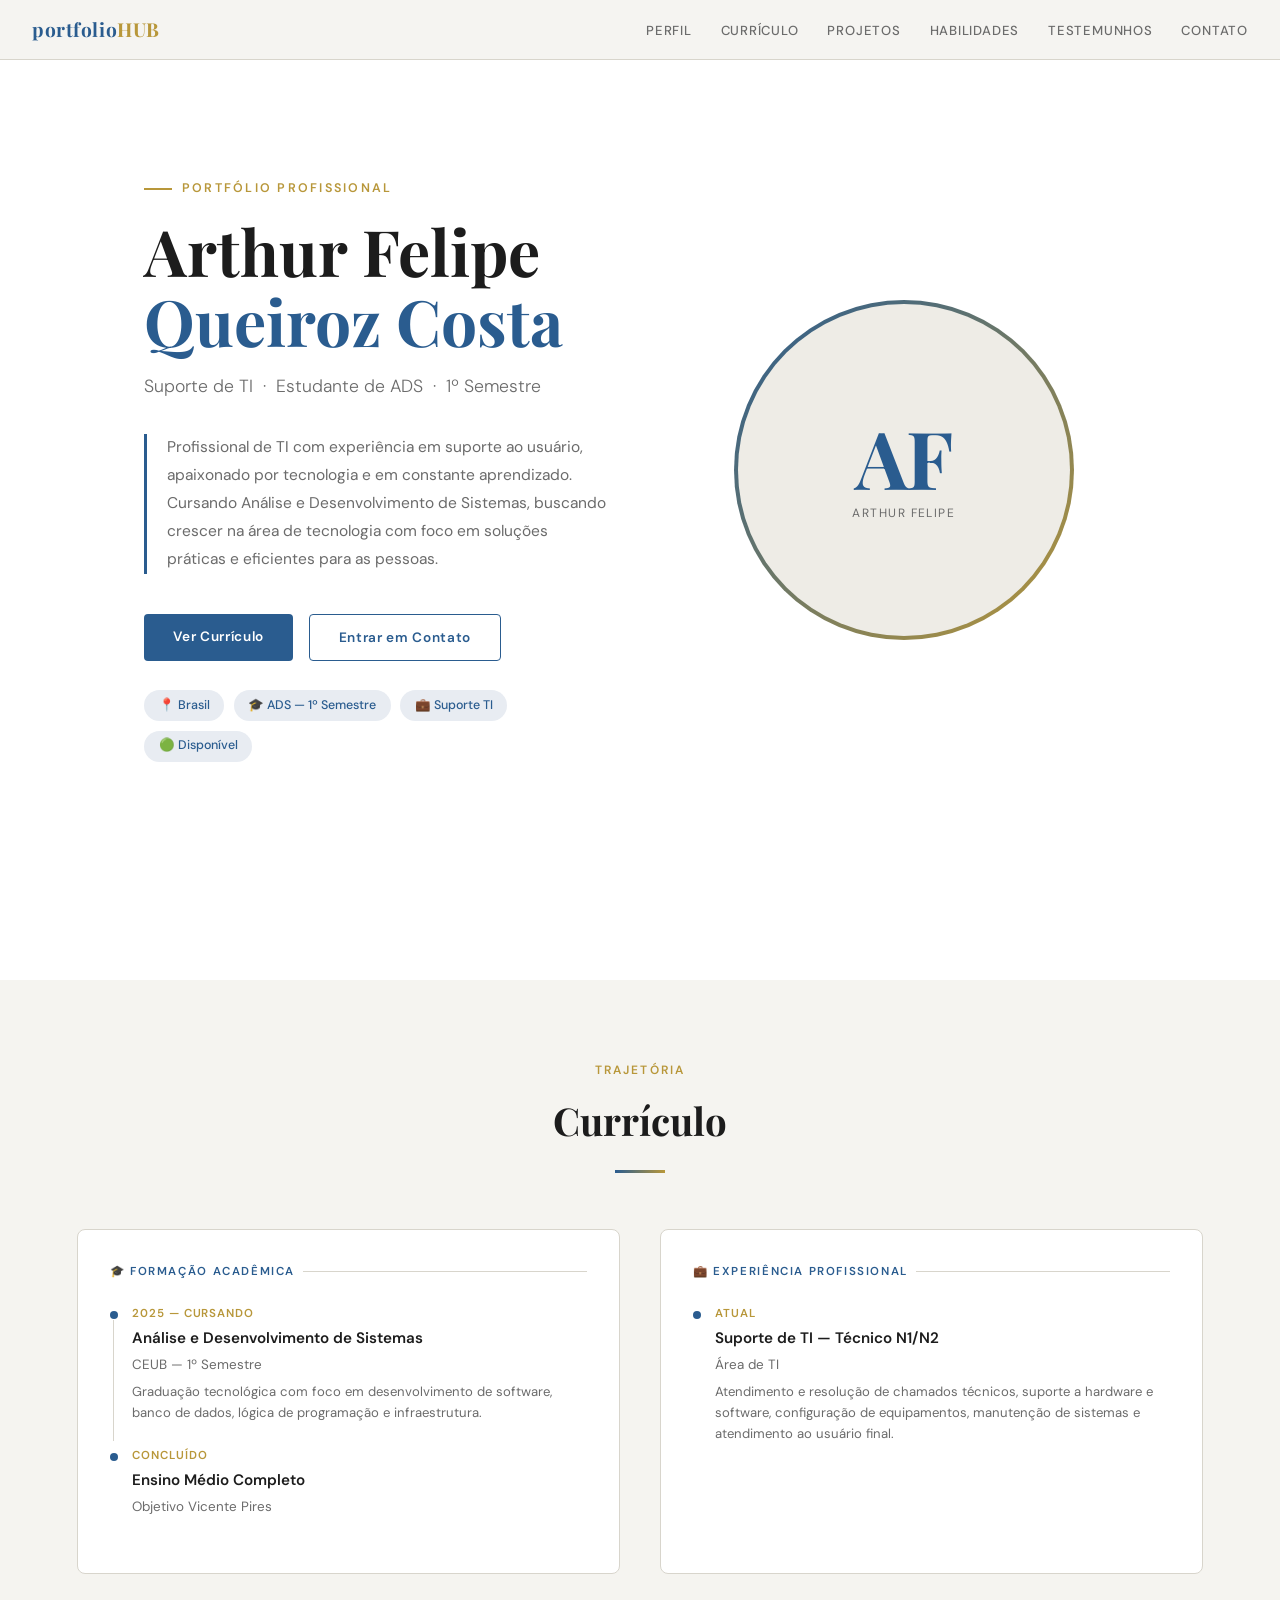
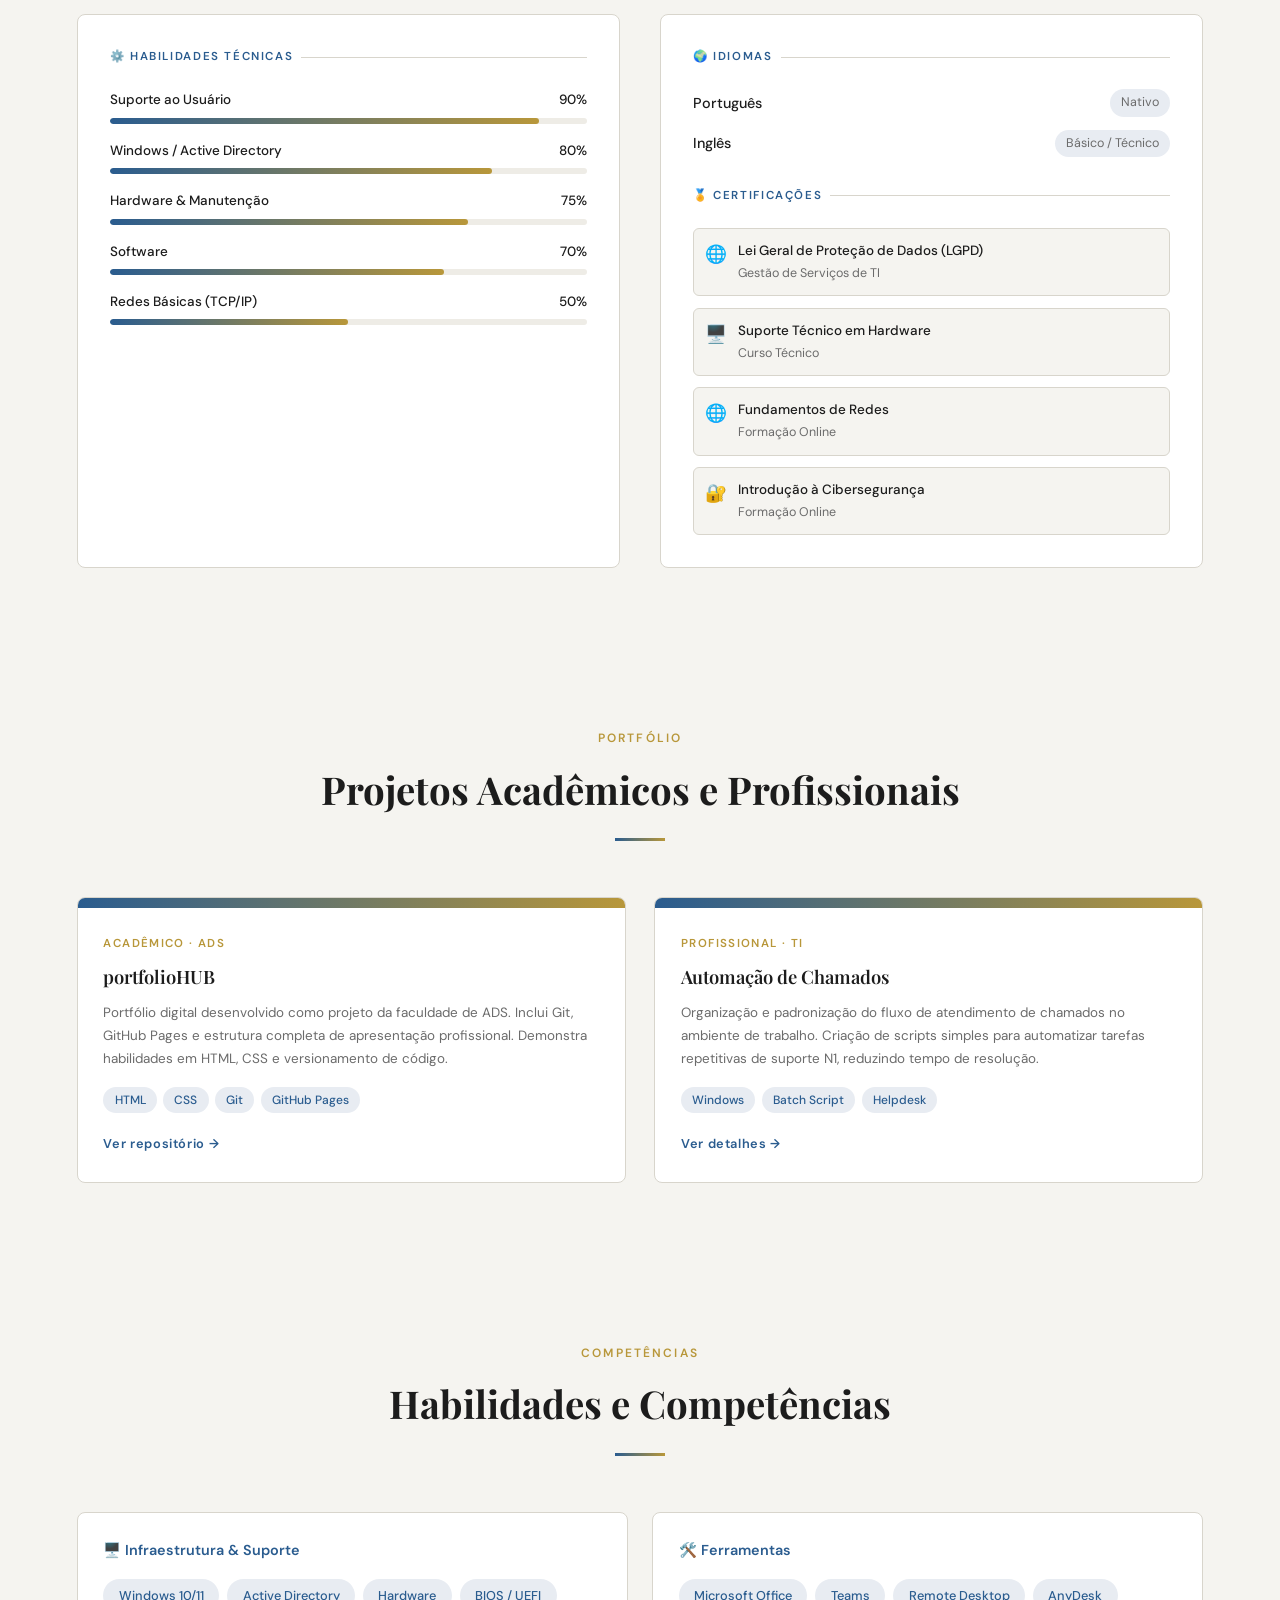
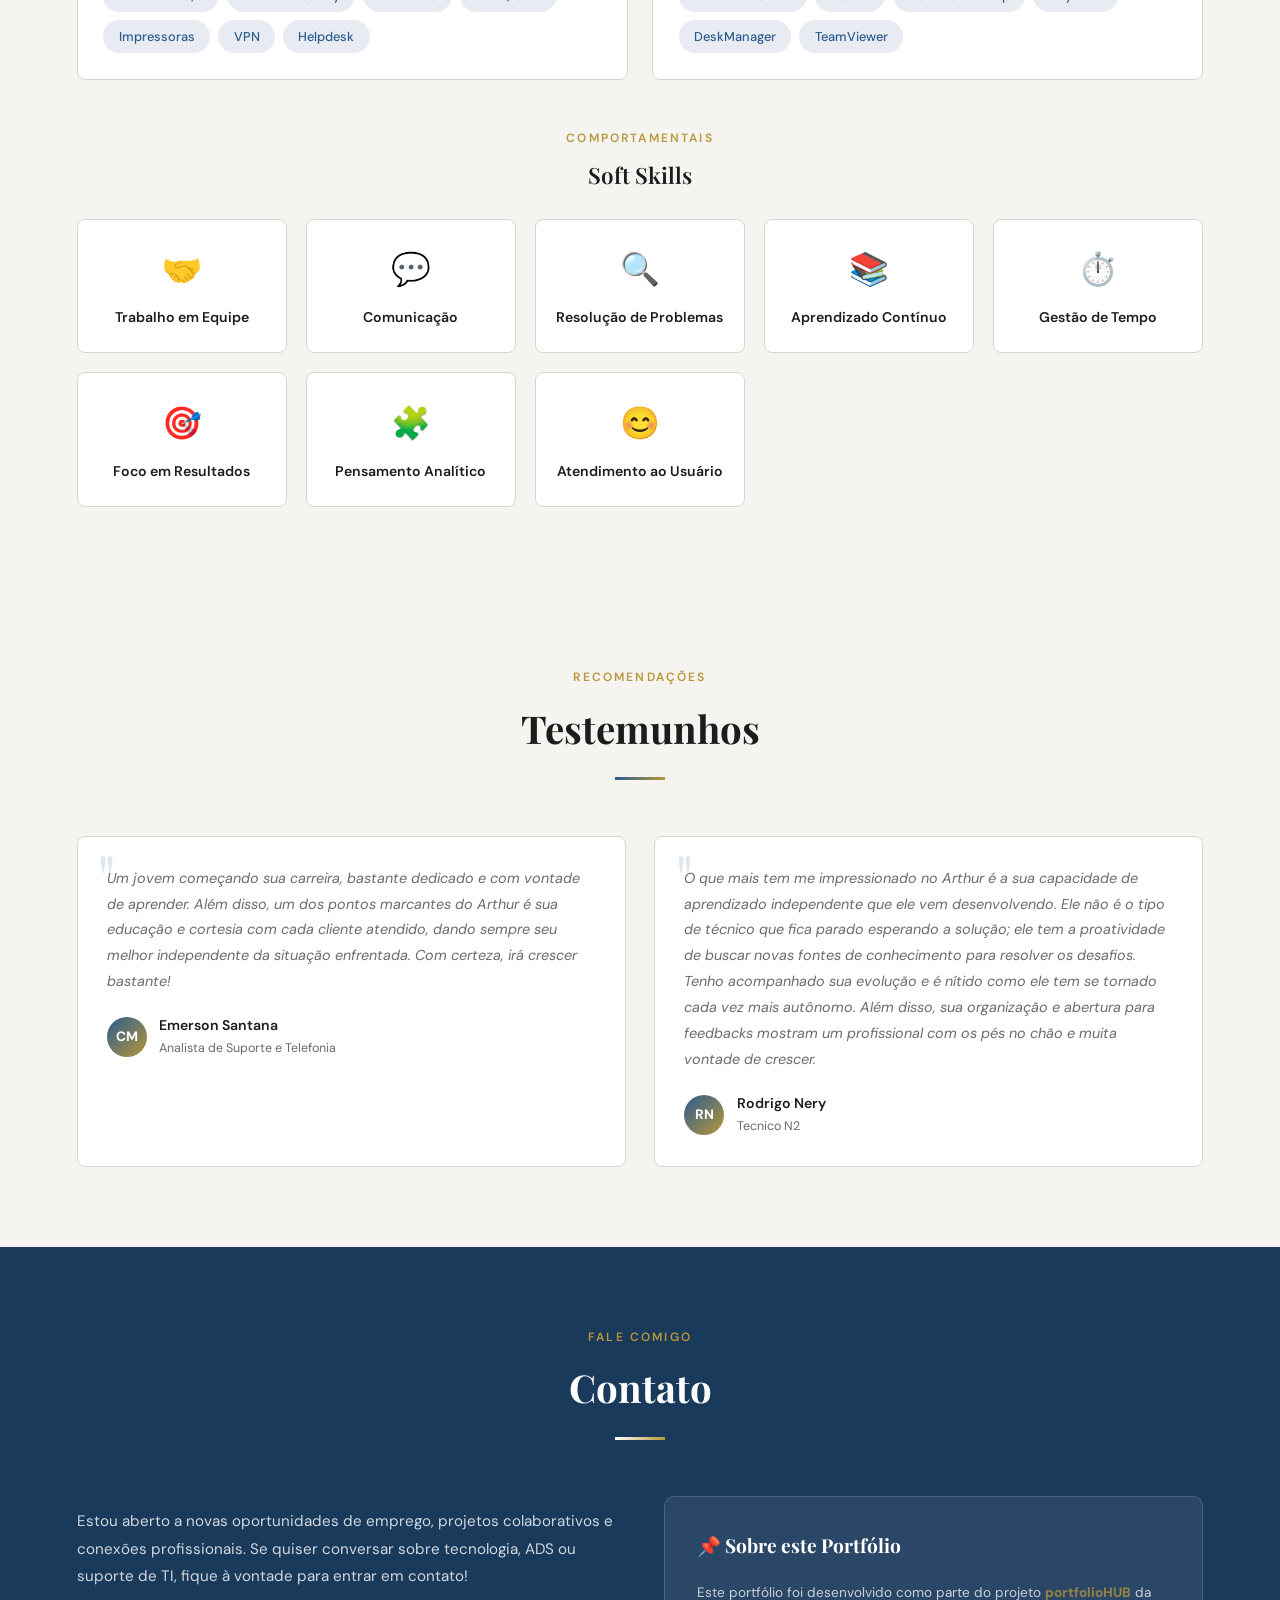
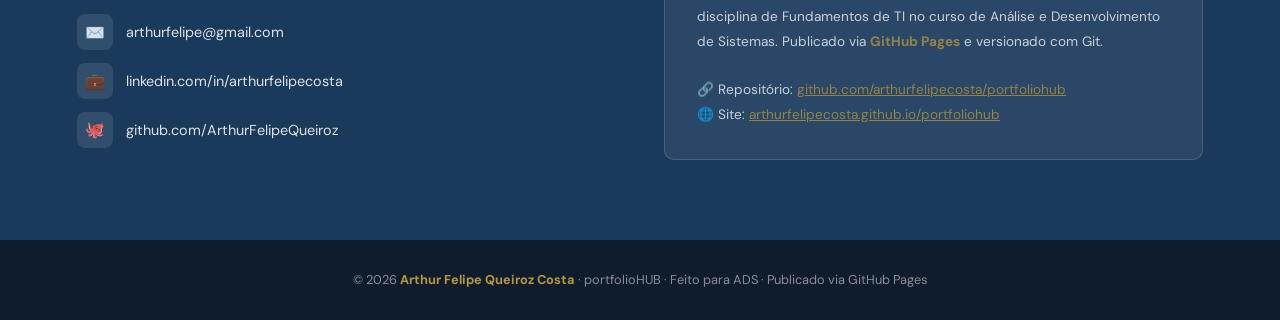
==== index.html @ 11807be9 "Adiciona portfólio" ====
<!DOCTYPE html>
<html lang="pt-BR">
<head>
  <meta charset="UTF-8" />
  <meta name="viewport" content="width=device-width, initial-scale=1.0"/>
  <title>portfolioHUB | Arthur Felipe</title>
  <link href="https://fonts.googleapis.com/css2?family=Playfair+Display:wght@400;600;700&family=DM+Sans:wght@300;400;500;600&display=swap" rel="stylesheet"/>
  <style>
    :root {
      --bg: #f5f4f0;
      --surface: #ffffff;
      --surface2: #eeece6;
      --accent: #2a5c8f;
      --accent2: #1a3a5c;
      --text: #1c1c1c;
      --muted: #6b6b6b;
      --border: #d8d5cc;
      --gold: #b8973a;
      --tag-bg: #e8ecf2;
      --tag-text: #2a5c8f;
    }

    *, *::before, *::after { box-sizing: border-box; margin: 0; padding: 0; }

    html { scroll-behavior: smooth; }

    body {
      font-family: 'DM Sans', sans-serif;
      background: var(--bg);
      color: var(--text);
      line-height: 1.7;
    }

    /* ── NAV ── */
    nav {
      position: fixed; top: 0; left: 0; right: 0; z-index: 100;
      background: rgba(245,244,240,0.92);
      backdrop-filter: blur(12px);
      border-bottom: 1px solid var(--border);
      padding: 0 2rem;
      display: flex; align-items: center; justify-content: space-between;
      height: 60px;
    }
    .nav-brand {
      font-family: 'Playfair Display', serif;
      font-size: 1.2rem; font-weight: 700;
      color: var(--accent);
      letter-spacing: 0.03em;
    }
    .nav-brand span { color: var(--gold); }
    .nav-links { display: flex; gap: 1.8rem; list-style: none; }
    .nav-links a {
      font-size: 0.82rem; font-weight: 500;
      color: var(--muted); text-decoration: none;
      letter-spacing: 0.06em; text-transform: uppercase;
      transition: color 0.2s;
    }
    .nav-links a:hover { color: var(--accent); }

    /* ── HERO ── */
    #hero {
      min-height: 100vh;
      display: grid; grid-template-columns: 1fr 1fr;
      align-items: center;
      padding: 100px 6% 60px;
      gap: 4rem;
    }
    .hero-text { max-width: 540px; }
    .hero-eyebrow {
      font-size: 0.78rem; font-weight: 600;
      letter-spacing: 0.18em; text-transform: uppercase;
      color: var(--gold); margin-bottom: 1rem;
      display: flex; align-items: center; gap: 0.6rem;
    }
    .hero-eyebrow::before {
      content: '';
      display: block; width: 28px; height: 2px;
      background: var(--gold);
    }
    .hero-name {
      font-family: 'Playfair Display', serif;
      font-size: clamp(2.6rem, 5vw, 4rem);
      font-weight: 700; line-height: 1.1;
      color: var(--text); margin-bottom: 1rem;
    }
    .hero-name span { color: var(--accent); }
    .hero-role {
      font-size: 1.1rem; color: var(--muted);
      margin-bottom: 2rem; font-weight: 300;
    }
    .hero-desc {
      font-size: 0.97rem; color: var(--muted);
      line-height: 1.8; margin-bottom: 2.5rem;
      border-left: 3px solid var(--accent);
      padding-left: 1.2rem;
    }
    .hero-ctas { display: flex; gap: 1rem; flex-wrap: wrap; }
    .btn {
      padding: 0.7rem 1.8rem; font-size: 0.85rem; font-weight: 600;
      letter-spacing: 0.05em; border-radius: 4px;
      cursor: pointer; text-decoration: none;
      transition: all 0.22s; border: none;
    }
    .btn-primary {
      background: var(--accent); color: #fff;
    }
    .btn-primary:hover { background: var(--accent2); transform: translateY(-1px); }
    .btn-outline {
      background: transparent; color: var(--accent);
      border: 1.5px solid var(--accent);
    }
    .btn-outline:hover { background: var(--accent); color: #fff; transform: translateY(-1px); }

    .hero-img-wrap {
      display: flex; justify-content: center; align-items: center;
    }
    .avatar-frame {
      width: 340px; height: 340px;
      border-radius: 50%;
      background: linear-gradient(135deg, var(--accent) 0%, var(--gold) 100%);
      padding: 4px;
      position: relative;
    }
    .avatar-inner {
      width: 100%; height: 100%;
      border-radius: 50%;
      background: var(--surface2);
      display: flex; flex-direction: column;
      align-items: center; justify-content: center;
      overflow: hidden;
      position: relative;
    }
    .avatar-initials {
      font-family: 'Playfair Display', serif;
      font-size: 5rem; font-weight: 700;
      color: var(--accent);
      line-height: 1;
    }
    .avatar-sub {
      font-size: 0.75rem; color: var(--muted);
      letter-spacing: 0.12em; text-transform: uppercase;
      margin-top: 0.4rem;
    }
    .hero-info-badges {
      display: flex; flex-wrap: wrap; gap: 0.6rem;
      margin-top: 1.8rem;
    }
    .badge {
      display: flex; align-items: center; gap: 0.4rem;
      background: var(--tag-bg); color: var(--tag-text);
      padding: 0.3rem 0.9rem; border-radius: 20px;
      font-size: 0.78rem; font-weight: 500;
    }

    /* ── SECTIONS COMMON ── */
    section { padding: 80px 6%; }
    section:nth-child(even) { background: var(--surface); }

    .section-header { text-align: center; margin-bottom: 3.5rem; }
    .section-label {
      font-size: 0.75rem; font-weight: 600;
      letter-spacing: 0.18em; text-transform: uppercase;
      color: var(--gold); margin-bottom: 0.5rem;
    }
    .section-title {
      font-family: 'Playfair Display', serif;
      font-size: clamp(1.8rem, 3vw, 2.6rem);
      font-weight: 700; color: var(--text);
    }
    .section-divider {
      width: 50px; height: 3px;
      background: linear-gradient(90deg, var(--accent), var(--gold));
      margin: 1rem auto 0;
    }

    /* ── CURRICULUM ── */
    .cv-grid { display: grid; grid-template-columns: 1fr 1fr; gap: 2.5rem; }

    .cv-card {
      background: var(--surface);
      border: 1px solid var(--border);
      border-radius: 8px; padding: 2rem;
      transition: box-shadow 0.2s;
    }
    .cv-card:hover { box-shadow: 0 8px 32px rgba(42,92,143,0.08); }

    .cv-card-title {
      font-size: 0.72rem; font-weight: 600;
      letter-spacing: 0.14em; text-transform: uppercase;
      color: var(--accent); margin-bottom: 1.4rem;
      display: flex; align-items: center; gap: 0.5rem;
    }
    .cv-card-title::after {
      content: ''; flex: 1; height: 1px; background: var(--border);
    }

    .timeline-item { position: relative; padding-left: 1.4rem; margin-bottom: 1.4rem; }
    .timeline-item::before {
      content: ''; position: absolute; left: 0; top: 7px;
      width: 8px; height: 8px; border-radius: 50%;
      background: var(--accent);
    }
    .timeline-item::after {
      content: ''; position: absolute; left: 3.5px; top: 16px;
      width: 1px; height: calc(100% + 2px);
      background: var(--border);
    }
    .timeline-item:last-child::after { display: none; }
    .tl-date {
      font-size: 0.72rem; font-weight: 600; color: var(--gold);
      text-transform: uppercase; letter-spacing: 0.08em;
    }
    .tl-title { font-weight: 600; font-size: 0.95rem; margin: 0.15rem 0; }
    .tl-sub { font-size: 0.84rem; color: var(--muted); }
    .tl-desc { font-size: 0.82rem; color: var(--muted); margin-top: 0.3rem; line-height: 1.6; }

    /* skills bars */
    .skill-item { margin-bottom: 1rem; }
    .skill-label { display: flex; justify-content: space-between; font-size: 0.84rem; font-weight: 500; margin-bottom: 0.35rem; }
    .skill-bar { height: 6px; background: var(--surface2); border-radius: 3px; overflow: hidden; }
    .skill-fill { height: 100%; border-radius: 3px; background: linear-gradient(90deg, var(--accent), var(--gold)); transition: width 1s ease; }

    .lang-list { display: flex; flex-direction: column; gap: 0.8rem; }
    .lang-item { display: flex; justify-content: space-between; align-items: center; }
    .lang-name { font-weight: 500; font-size: 0.9rem; }
    .lang-level { font-size: 0.78rem; color: var(--muted); background: var(--tag-bg); padding: 0.2rem 0.7rem; border-radius: 20px; }

    .cert-list { display: flex; flex-direction: column; gap: 0.7rem; }
    .cert-item {
      display: flex; align-items: flex-start; gap: 0.7rem;
      padding: 0.7rem; border-radius: 6px;
      background: var(--bg); border: 1px solid var(--border);
      font-size: 0.84rem;
    }
    .cert-icon { font-size: 1.1rem; flex-shrink: 0; }
    .cert-name { font-weight: 500; }
    .cert-org { font-size: 0.78rem; color: var(--muted); }

    /* ── PROJETOS ── */
    .projects-grid { display: grid; grid-template-columns: repeat(auto-fit, minmax(300px, 1fr)); gap: 1.8rem; }
    .project-card {
      background: var(--surface);
      border: 1px solid var(--border);
      border-radius: 8px; overflow: hidden;
      transition: transform 0.22s, box-shadow 0.22s;
    }
    .project-card:hover { transform: translateY(-4px); box-shadow: 0 12px 40px rgba(42,92,143,0.1); }
    .project-top {
      height: 10px;
      background: linear-gradient(90deg, var(--accent), var(--gold));
    }
    .project-body { padding: 1.6rem; }
    .project-category {
      font-size: 0.72rem; font-weight: 600;
      letter-spacing: 0.12em; text-transform: uppercase;
      color: var(--gold); margin-bottom: 0.5rem;
    }
    .project-title { font-family: 'Playfair Display', serif; font-size: 1.15rem; font-weight: 600; margin-bottom: 0.6rem; }
    .project-desc { font-size: 0.84rem; color: var(--muted); line-height: 1.7; margin-bottom: 1rem; }
    .project-tags { display: flex; flex-wrap: wrap; gap: 0.4rem; margin-bottom: 1rem; }
    .tag { background: var(--tag-bg); color: var(--tag-text); padding: 0.2rem 0.7rem; border-radius: 20px; font-size: 0.75rem; font-weight: 500; }
    .project-link {
      font-size: 0.8rem; font-weight: 600; color: var(--accent);
      text-decoration: none; letter-spacing: 0.05em;
      display: inline-flex; align-items: center; gap: 0.3rem;
    }
    .project-link:hover { color: var(--gold); }

    /* ── HABILIDADES ── */
    .skills-showcase { display: grid; grid-template-columns: repeat(auto-fit, minmax(250px, 1fr)); gap: 1.5rem; }
    .skill-cat {
      background: var(--surface);
      border: 1px solid var(--border);
      border-radius: 8px; padding: 1.6rem;
    }
    .skill-cat-title {
      font-weight: 600; font-size: 0.9rem;
      margin-bottom: 1rem; color: var(--accent);
      display: flex; align-items: center; gap: 0.5rem;
    }
    .skill-pills { display: flex; flex-wrap: wrap; gap: 0.5rem; }
    .pill {
      background: var(--tag-bg); color: var(--tag-text);
      padding: 0.3rem 0.9rem; border-radius: 20px;
      font-size: 0.8rem; font-weight: 500;
      border: 1px solid transparent;
      transition: all 0.2s;
    }
    .pill:hover { border-color: var(--accent); background: var(--accent); color: #fff; }

    /* ── SOFT SKILLS ── */
    .soft-grid { display: grid; grid-template-columns: repeat(auto-fit, minmax(180px, 1fr)); gap: 1.2rem; }
    .soft-item {
      background: var(--surface);
      border: 1px solid var(--border);
      border-radius: 8px; padding: 1.4rem 1.2rem;
      text-align: center;
      transition: box-shadow 0.2s, transform 0.2s;
    }
    .soft-item:hover { transform: translateY(-3px); box-shadow: 0 6px 24px rgba(42,92,143,0.09); }
    .soft-icon { font-size: 2rem; margin-bottom: 0.6rem; }
    .soft-name { font-weight: 600; font-size: 0.88rem; }

    /* ── TESTEMUNHOS ── */
    .testimonials-grid { display: grid; grid-template-columns: repeat(auto-fit, minmax(280px, 1fr)); gap: 1.8rem; }
    .testimonial-card {
      background: var(--surface);
      border: 1px solid var(--border);
      border-radius: 8px; padding: 1.8rem;
      position: relative;
    }
    .quote-mark {
      font-family: 'Playfair Display', serif;
      font-size: 4rem; color: var(--accent);
      opacity: 0.15; position: absolute;
      top: 0.5rem; left: 1.2rem; line-height: 1;
    }
    .testimonial-text { font-size: 0.9rem; color: var(--muted); line-height: 1.8; margin-bottom: 1.2rem; font-style: italic; }
    .testimonial-author { display: flex; align-items: center; gap: 0.8rem; }
    .author-avatar {
      width: 40px; height: 40px; border-radius: 50%;
      background: linear-gradient(135deg, var(--accent), var(--gold));
      display: flex; align-items: center; justify-content: center;
      font-weight: 700; color: #fff; font-size: 0.85rem;
    }
    .author-name { font-weight: 600; font-size: 0.88rem; }
    .author-role { font-size: 0.78rem; color: var(--muted); }

    /* ── CONTACT ── */
    #contato {
      background: var(--accent2);
      color: #fff;
    }
    #contato .section-title { color: #fff; }
    #contato .section-label { color: var(--gold); }
    .contact-grid { display: grid; grid-template-columns: 1fr 1fr; gap: 3rem; align-items: center; }
    .contact-text { font-size: 0.95rem; opacity: 0.8; line-height: 1.8; margin-bottom: 1.5rem; }
    .contact-links { display: flex; flex-direction: column; gap: 0.8rem; }
    .contact-link {
      display: flex; align-items: center; gap: 0.8rem;
      color: #fff; text-decoration: none; font-size: 0.9rem;
      opacity: 0.85; transition: opacity 0.2s;
    }
    .contact-link:hover { opacity: 1; }
    .contact-icon {
      width: 36px; height: 36px; border-radius: 8px;
      background: rgba(255,255,255,0.12);
      display: flex; align-items: center; justify-content: center;
      font-size: 1rem; flex-shrink: 0;
    }
    .contact-card {
      background: rgba(255,255,255,0.07);
      border: 1px solid rgba(255,255,255,0.15);
      border-radius: 10px; padding: 2rem;
    }
    .contact-card h3 { font-family: 'Playfair Display', serif; font-size: 1.2rem; margin-bottom: 1.2rem; }
    .contact-card p { font-size: 0.85rem; opacity: 0.75; line-height: 1.8; }

    /* ── FOOTER ── */
    footer {
      background: #0f1c2d; color: rgba(255,255,255,0.5);
      text-align: center; padding: 1.8rem;
      font-size: 0.8rem;
    }
    footer strong { color: var(--gold); }

    /* ── RESPONSIVE ── */
    @media (max-width: 768px) {
      #hero { grid-template-columns: 1fr; text-align: center; padding: 100px 5% 50px; }
      .hero-img-wrap { order: -1; }
      .avatar-frame { width: 200px; height: 200px; }
      .avatar-initials { font-size: 3rem; }
      .hero-eyebrow { justify-content: center; }
      .hero-ctas { justify-content: center; }
      .hero-desc { text-align: left; }
      .cv-grid { grid-template-columns: 1fr; }
      .contact-grid { grid-template-columns: 1fr; }
      nav { padding: 0 1rem; }
      .nav-links { gap: 1rem; }
      .nav-links a { font-size: 0.72rem; }
      section { padding: 60px 5%; }
    }

    /* ── ANIMATIONS ── */
    @keyframes fadeUp {
      from { opacity: 0; transform: translateY(24px); }
      to { opacity: 1; transform: translateY(0); }
    }
    .hero-text > * { animation: fadeUp 0.7s ease both; }
    .hero-text > *:nth-child(1) { animation-delay: 0.1s; }
    .hero-text > *:nth-child(2) { animation-delay: 0.2s; }
    .hero-text > *:nth-child(3) { animation-delay: 0.3s; }
    .hero-text > *:nth-child(4) { animation-delay: 0.4s; }
    .hero-text > *:nth-child(5) { animation-delay: 0.5s; }
    .hero-text > *:nth-child(6) { animation-delay: 0.6s; }
    .hero-img-wrap { animation: fadeUp 0.9s 0.3s ease both; }
  </style>
</head>
<body>

<!-- NAV -->
<nav>
  <div class="nav-brand">portfolio<span>HUB</span></div>
  <ul class="nav-links">
    <li><a href="#perfil">Perfil</a></li>
    <li><a href="#curriculo">Currículo</a></li>
    <li><a href="#projetos">Projetos</a></li>
    <li><a href="#habilidades">Habilidades</a></li>
    <li><a href="#testemunhos">Testemunhos</a></li>
    <li><a href="#contato">Contato</a></li>
  </ul>
</nav>

<!-- HERO / PERFIL -->
<section id="perfil" style="padding-top:0;">
  <div id="hero">
    <div class="hero-text">
      <div class="hero-eyebrow">Portfólio Profissional</div>
      <h1 class="hero-name">Arthur Felipe<br><span>Queiroz Costa</span></h1>
      <p class="hero-role">Suporte de TI &nbsp;·&nbsp; Estudante de ADS &nbsp;·&nbsp; 1º Semestre</p>
      <p class="hero-desc">
        Profissional de TI com experiência em suporte ao usuário, apaixonado por tecnologia e em constante aprendizado.
        Cursando Análise e Desenvolvimento de Sistemas, buscando crescer na área de tecnologia com foco em soluções
        práticas e eficientes para as pessoas.
      </p>
      <div class="hero-ctas">
        <a href="#curriculo" class="btn btn-primary">Ver Currículo</a>
        <a href="#contato" class="btn btn-outline">Entrar em Contato</a>
      </div>
      <div class="hero-info-badges">
        <span class="badge">📍 Brasil</span>
        <span class="badge">🎓 ADS — 1º Semestre</span>
        <span class="badge">💼 Suporte TI</span>
        <span class="badge">🟢 Disponível</span>
      </div>
    </div>
    <div class="hero-img-wrap">
      <div class="avatar-frame">
        <div class="avatar-inner">
          <div class="avatar-initials">AF</div>
          <div class="avatar-sub">Arthur Felipe</div>
        </div>
      </div>
    </div>
  </div>
</section>

<!-- CURRÍCULO -->
<section id="curriculo">
  <div class="section-header">
    <div class="section-label">Trajetória</div>
    <h2 class="section-title">Currículo</h2>
    <div class="section-divider"></div>
  </div>

  <div class="cv-grid">

    <!-- Formação -->
    <div class="cv-card">
      <div class="cv-card-title">🎓 Formação Acadêmica</div>
      <div class="timeline-item">
        <div class="tl-date">2025 — Cursando</div>
        <div class="tl-title">Análise e Desenvolvimento de Sistemas</div>
        <div class="tl-sub">CEUB — 1º Semestre</div>
        <div class="tl-desc">Graduação tecnológica com foco em desenvolvimento de software, banco de dados, lógica de programação e infraestrutura.</div>
      </div>
      <div class="timeline-item">
        <div class="tl-date">Concluído</div>
        <div class="tl-title">Ensino Médio Completo</div>
        <div class="tl-sub">Objetivo Vicente Pires</div>
      </div>
    </div>

    <!-- Experiência -->
    <div class="cv-card">
      <div class="cv-card-title">💼 Experiência Profissional</div>
      <div class="timeline-item">
        <div class="tl-date">Atual</div>
        <div class="tl-title">Suporte de TI — Técnico N1/N2</div>
        <div class="tl-sub">Área de TI</div>
        <div class="tl-desc">Atendimento e resolução de chamados técnicos, suporte a hardware e software, configuração de equipamentos, manutenção de sistemas e atendimento ao usuário final.</div>
      </div>
    </div>

    <!-- Habilidades Técnicas -->
    <div class="cv-card">
      <div class="cv-card-title">⚙️ Habilidades Técnicas</div>
      <div class="skill-item">
        <div class="skill-label"><span>Suporte ao Usuário</span><span>90%</span></div>
        <div class="skill-bar"><div class="skill-fill" style="width:90%"></div></div>
      </div>
      <div class="skill-item">
        <div class="skill-label"><span>Windows / Active Directory</span><span>80%</span></div>
        <div class="skill-bar"><div class="skill-fill" style="width:80%"></div></div>
      </div>
      <div class="skill-item">
        <div class="skill-label"><span>Hardware &amp; Manutenção</span><span>75%</span></div>
        <div class="skill-bar"><div class="skill-fill" style="width:75%"></div></div>
      </div>
      <div class="skill-item">
        <div class="skill-label"><span> Software</span><span>70%</span></div>
        <div class="skill-bar"><div class="skill-fill" style="width:70%"></div></div>
      </div>
      <div class="skill-item">
        <div class="skill-label"><span>Redes Básicas (TCP/IP)</span><span>50%</span></div>
        <div class="skill-bar"><div class="skill-fill" style="width: 50%"></div></div>
      </div>
    </div>

    <!-- Idiomas + Certificações -->
    <div class="cv-card">
      <div class="cv-card-title">🌍 Idiomas</div>
      <div class="lang-list" style="margin-bottom:1.8rem">
        <div class="lang-item">
          <span class="lang-name">Português</span>
          <span class="lang-level">Nativo</span>
        </div>
        <div class="lang-item">
          <span class="lang-name">Inglês</span>
          <span class="lang-level">Básico / Técnico</span>
        </div>
      </div>

<div class="cv-card-title">🏅 Certificações</div>
<div class="cert-list">
  <div class="cert-item">
    <div class="cert-icon">🌐</div>
    <div>
      <div class="cert-name">Lei Geral de Proteção de Dados (LGPD)</div>
      <div class="cert-org">Gestão de Serviços de TI</div>
    </div>
  </div>

  <div class="cert-item">
    <div class="cert-icon">🖥️</div>
    <div>
      <div class="cert-name">Suporte Técnico em Hardware</div>
      <div class="cert-org">Curso Técnico</div>
    </div>
  </div>

  <div class="cert-item">
    <div class="cert-icon">🌐</div>
    <div>
      <div class="cert-name">Fundamentos de Redes</div>
      <div class="cert-org">Formação Online</div>
    </div>
  </div>

  <div class="cert-item">
    <div class="cert-icon">🔐</div>
    <div>
      <div class="cert-name">Introdução à Cibersegurança</div>
      <div class="cert-org">Formação Online</div>
    </div>
  </div>

</div>

  </div>
</section>

<!-- PROJETOS -->
<section id="projetos" style="background:var(--bg)">
  <div class="section-header">
    <div class="section-label">Portfólio</div>
    <h2 class="section-title">Projetos Acadêmicos e Profissionais</h2>
    <div class="section-divider"></div>
  </div>

  <div class="projects-grid">

    <div class="project-card">
      <div class="project-top"></div>
      <div class="project-body">
        <div class="project-category">Acadêmico · ADS</div>
        <div class="project-title">portfolioHUB</div>
        <p class="project-desc">Portfólio digital desenvolvido como projeto da faculdade de ADS. Inclui Git, GitHub Pages e estrutura completa de apresentação profissional. Demonstra habilidades em HTML, CSS e versionamento de código.</p>
        <div class="project-tags">
          <span class="tag">HTML</span>
          <span class="tag">CSS</span>
          <span class="tag">Git</span>
          <span class="tag">GitHub Pages</span>
        </div>
        <a href="#" class="project-link">Ver repositório →</a>
      </div>
    </div>

    <div class="project-card">
      <div class="project-top"></div>
      <div class="project-body">
        <div class="project-category">Profissional · TI</div>
        <div class="project-title">Automação de Chamados</div>
        <p class="project-desc">Organização e padronização do fluxo de atendimento de chamados no ambiente de trabalho. Criação de scripts simples para automatizar tarefas repetitivas de suporte N1, reduzindo tempo de resolução.</p>
        <div class="project-tags">
          <span class="tag">Windows</span>
          <span class="tag">Batch Script</span>
          <span class="tag">Helpdesk</span>
        </div>
        <a href="#" class="project-link">Ver detalhes →</a>
      </div>
    </div>

      </div>
    </div>

  </div>
</section>

<!-- HABILIDADES -->
<section id="habilidades">
  <div class="section-header">
    <div class="section-label">Competências</div>
    <h2 class="section-title">Habilidades e Competências</h2>
    <div class="section-divider"></div>
  </div>

  <div class="skills-showcase" style="margin-bottom:2.5rem">
    <div class="skill-cat">
      <div class="skill-cat-title">🖥️ Infraestrutura & Suporte</div>
      <div class="skill-pills">
        <span class="pill">Windows 10/11</span>
        <span class="pill">Active Directory</span>
        <span class="pill">Hardware</span>
        <span class="pill">BIOS / UEFI</span>
        <span class="pill">Impressoras</span>
        <span class="pill">VPN</span>
        <span class="pill">Helpdesk</span>
      </div>

    </div>
    <div class="skill-cat">
      <div class="skill-cat-title">🛠️ Ferramentas</div>
      <div class="skill-pills">
        <span class="pill">Microsoft Office</span>
        <span class="pill">Teams</span>
        <span class="pill">Remote Desktop</span>
        <span class="pill">AnyDesk</span>
        <span class="pill">DeskManager</span>
        <span class="pill">TeamViewer</span>
      </div>
    </div>
  </div>

  <div class="section-header" style="margin-top:3rem; margin-bottom:1.5rem">
    <div class="section-label">Comportamentais</div>
    <h3 style="font-family:'Playfair Display',serif; font-size:1.4rem; font-weight:600">Soft Skills</h3>
  </div>
  <div class="soft-grid">
    <div class="soft-item"><div class="soft-icon">🤝</div><div class="soft-name">Trabalho em Equipe</div></div>
    <div class="soft-item"><div class="soft-icon">💬</div><div class="soft-name">Comunicação</div></div>
    <div class="soft-item"><div class="soft-icon">🔍</div><div class="soft-name">Resolução de Problemas</div></div>
    <div class="soft-item"><div class="soft-icon">📚</div><div class="soft-name">Aprendizado Contínuo</div></div>
    <div class="soft-item"><div class="soft-icon">⏱️</div><div class="soft-name">Gestão de Tempo</div></div>
    <div class="soft-item"><div class="soft-icon">🎯</div><div class="soft-name">Foco em Resultados</div></div>
    <div class="soft-item"><div class="soft-icon">🧩</div><div class="soft-name">Pensamento Analítico</div></div>
    <div class="soft-item"><div class="soft-icon">😊</div><div class="soft-name">Atendimento ao Usuário</div></div>
  </div>
</section>

<!-- TESTEMUNHOS -->
<section id="testemunhos" style="background:var(--bg)">
  <div class="section-header">
    <div class="section-label">Recomendações</div>
    <h2 class="section-title">Testemunhos</h2>
    <div class="section-divider"></div>
  </div>
  <div class="testimonials-grid">
    <div 
    </div
    <div class="testimonial-card">
      <div class="quote-mark">"</div>
      <p class="testimonial-text">Um jovem começando sua carreira, bastante dedicado e com vontade de aprender. Além disso, um dos pontos marcantes do Arthur é sua educação e cortesia com cada cliente atendido, dando sempre seu melhor independente da situação enfrentada. Com certeza, irá crescer bastante!</p>
      <div class="testimonial-author">
        <div class="author-avatar">CM</div>
        <div>
          <div class="author-name">Emerson Santana </div>
          <div class="author-role">Analista de Suporte e Telefonia</div>
        </div>
      </div>
    </div>
    <div class="testimonial-card">
      <div class="quote-mark">"</div>
      <p class="testimonial-text">O que mais tem me impressionado no Arthur é a sua capacidade de aprendizado independente que ele vem desenvolvendo. Ele não é o tipo de técnico que fica parado esperando a solução; ele tem a proatividade de buscar novas fontes de conhecimento para resolver os desafios. Tenho acompanhado sua evolução e é nítido como ele tem se tornado cada vez mais autônomo. Além disso, sua organização e abertura para feedbacks mostram um profissional com os pés no chão e muita vontade de crescer.</p>
      <div class="testimonial-author">
        <div class="author-avatar">RN</div>
        <div>
          <div class="author-name">Rodrigo Nery</div>
          <div class="author-role">Tecnico N2</div>
        </div>
      </div>
    </div>
  </div>
</section>

<!-- CONTATO -->
<section id="contato">
  <div class="section-header">
    <div class="section-label">Fale Comigo</div>
    <h2 class="section-title">Contato</h2>
    <div class="section-divider" style="background:linear-gradient(90deg,#fff,var(--gold))"></div>
  </div>

  <div class="contact-grid">
    <div>
      <p class="contact-text">
        Estou aberto a novas oportunidades de emprego, projetos colaborativos e conexões profissionais.
        Se quiser conversar sobre tecnologia, ADS ou suporte de TI, fique à vontade para entrar em contato!
      </p>
      <div class="contact-links">
        <a href="mailto:arthurfelipe@gmail.com" class="contact-link">
          <div class="contact-icon">✉️</div>
          arthurfelipe@gmail.com
        </a>
        <a href="https://www.linkedin.com/in/arthur-felipe-queiroz-costa-5a00b63b7/" target="_blank" class="contact-link">
          <div class="contact-icon">💼</div>
          linkedin.com/in/arthurfelipecosta
        </a>
        <a href="https://github.com/ArthurFelipeQueiroz" target="_blank" class="contact-link">
          <div class="contact-icon">🐙</div>
          github.com/ArthurFelipeQueiroz
        </a>
      </div>
    </div>
    <div class="contact-card">
      <h3>📌 Sobre este Portfólio</h3>
      <p>
        Este portfólio foi desenvolvido como parte do projeto <strong style="color:var(--gold)">portfolioHUB</strong> da disciplina de
        Fundamentos de TI no curso de Análise e Desenvolvimento de Sistemas.
        Publicado via <strong style="color:var(--gold)">GitHub Pages</strong> e versionado com Git.
        <br><br>
        🔗 Repositório: <a href="#" style="color:var(--gold)">github.com/arthurfelipecosta/portfoliohub</a><br>
        🌐 Site: <a href="#" style="color:var(--gold)">arthurfelipecosta.github.io/portfoliohub</a><br>
        
      </p>
    </div>
  </div>
</section>

<!-- FOOTER -->
<footer>
  <p>© 2026 <strong>Arthur Felipe Queiroz Costa</strong> · portfolioHUB · Feito para ADS · Publicado via GitHub Pages</p>
</footer>

</body>
</html>
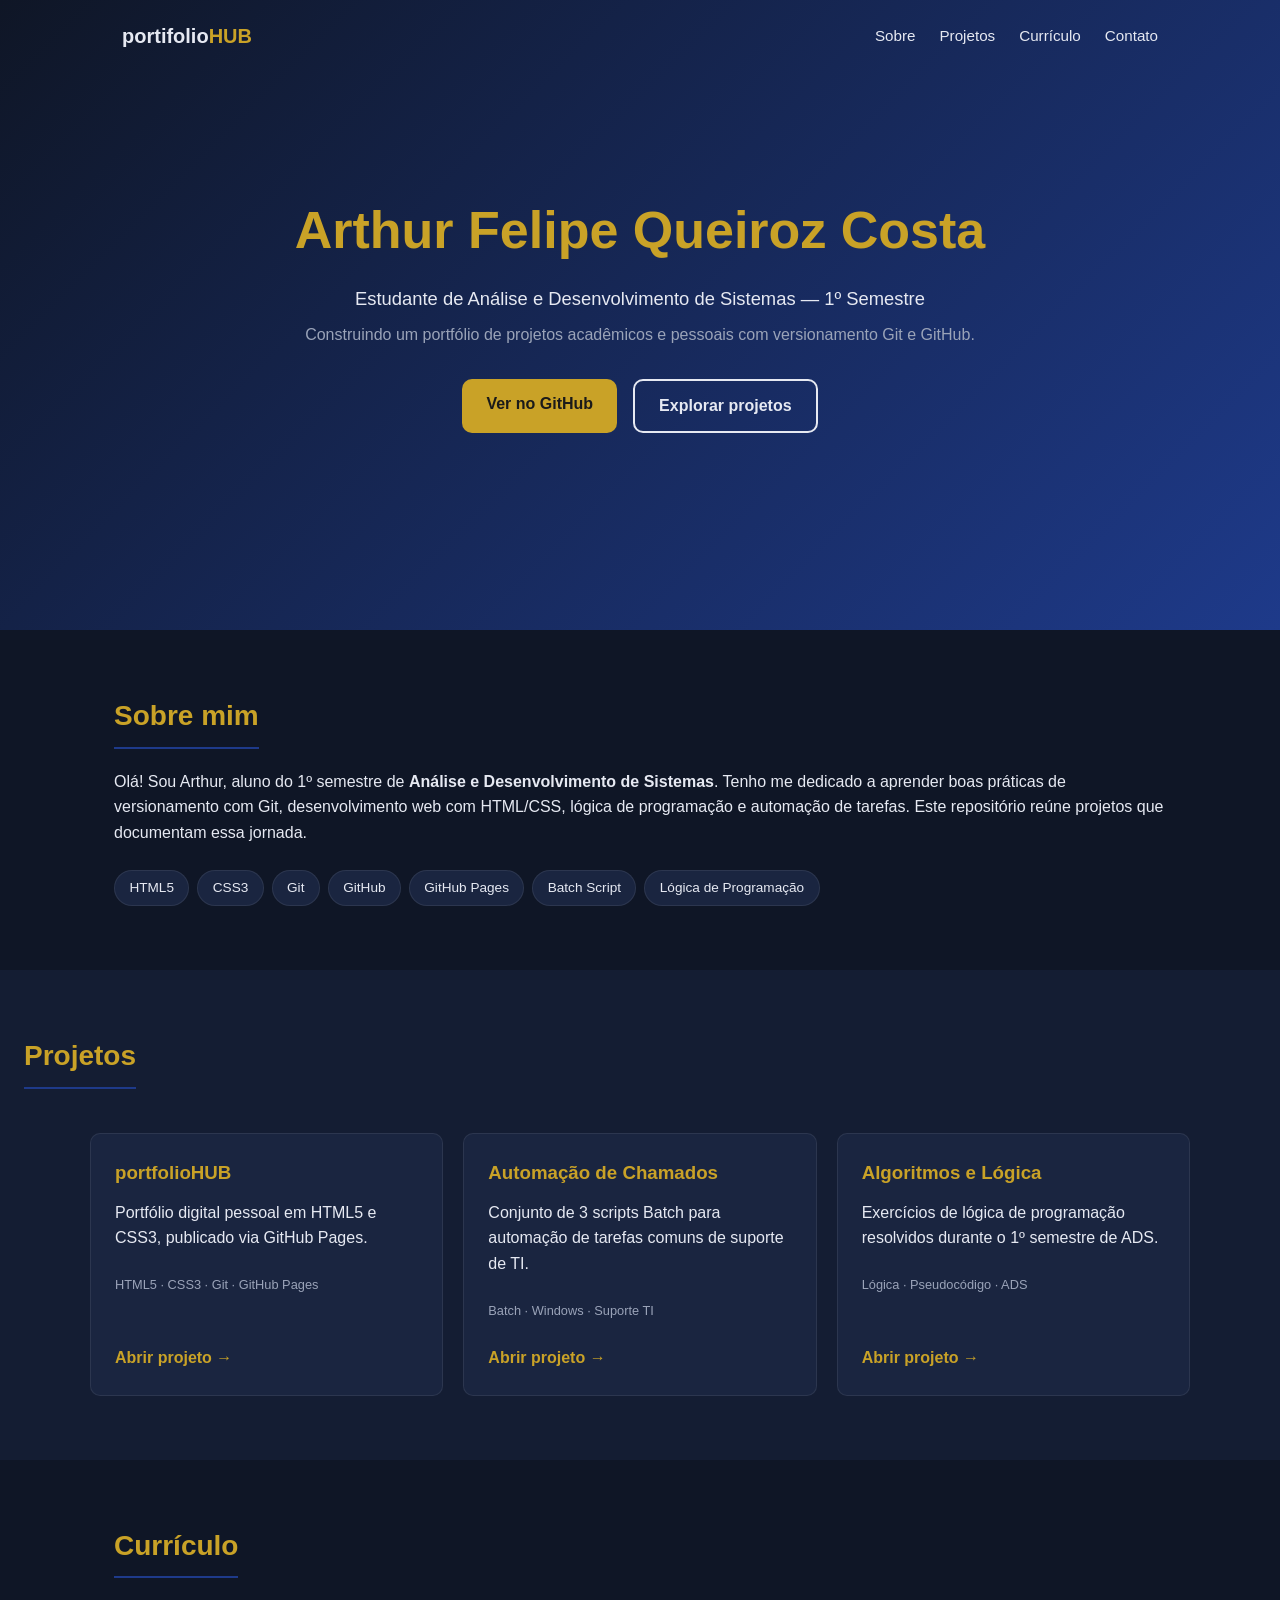
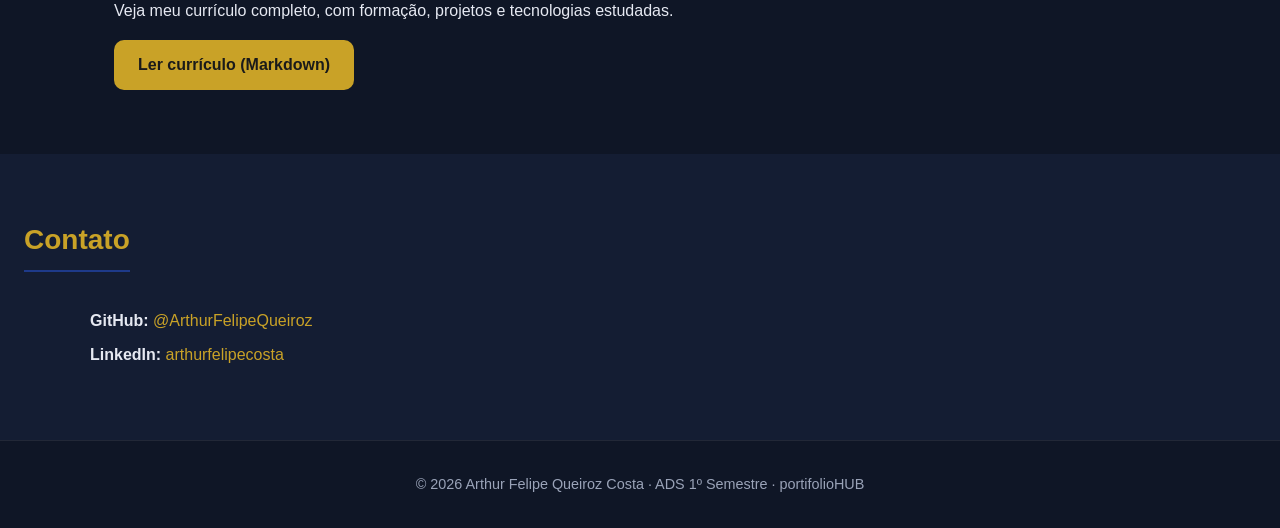
==== commit f5f62a27: "feat: Adiciona portfólio (index.html completo) - Adiciona site principal (index.html + assets/style." ====
--- a/index.html
+++ b/index.html
@@ -2,745 +2,94 @@
 <html lang="pt-BR">
 <head>
   <meta charset="UTF-8" />
-  <meta name="viewport" content="width=device-width, initial-scale=1.0"/>
-  <title>portfolioHUB | Arthur Felipe</title>
-  <link href="https://fonts.googleapis.com/css2?family=Playfair+Display:wght@400;600;700&family=DM+Sans:wght@300;400;500;600&display=swap" rel="stylesheet"/>
-  <style>
-    :root {
-      --bg: #f5f4f0;
-      --surface: #ffffff;
-      --surface2: #eeece6;
-      --accent: #2a5c8f;
-      --accent2: #1a3a5c;
-      --text: #1c1c1c;
-      --muted: #6b6b6b;
-      --border: #d8d5cc;
-      --gold: #b8973a;
-      --tag-bg: #e8ecf2;
-      --tag-text: #2a5c8f;
-    }
-
-    *, *::before, *::after { box-sizing: border-box; margin: 0; padding: 0; }
-
-    html { scroll-behavior: smooth; }
-
-    body {
-      font-family: 'DM Sans', sans-serif;
-      background: var(--bg);
-      color: var(--text);
-      line-height: 1.7;
-    }
-
-    /* ── NAV ── */
-    nav {
-      position: fixed; top: 0; left: 0; right: 0; z-index: 100;
-      background: rgba(245,244,240,0.92);
-      backdrop-filter: blur(12px);
-      border-bottom: 1px solid var(--border);
-      padding: 0 2rem;
-      display: flex; align-items: center; justify-content: space-between;
-      height: 60px;
-    }
-    .nav-brand {
-      font-family: 'Playfair Display', serif;
-      font-size: 1.2rem; font-weight: 700;
-      color: var(--accent);
-      letter-spacing: 0.03em;
-    }
-    .nav-brand span { color: var(--gold); }
-    .nav-links { display: flex; gap: 1.8rem; list-style: none; }
-    .nav-links a {
-      font-size: 0.82rem; font-weight: 500;
-      color: var(--muted); text-decoration: none;
-      letter-spacing: 0.06em; text-transform: uppercase;
-      transition: color 0.2s;
-    }
-    .nav-links a:hover { color: var(--accent); }
-
-    /* ── HERO ── */
-    #hero {
-      min-height: 100vh;
-      display: grid; grid-template-columns: 1fr 1fr;
-      align-items: center;
-      padding: 100px 6% 60px;
-      gap: 4rem;
-    }
-    .hero-text { max-width: 540px; }
-    .hero-eyebrow {
-      font-size: 0.78rem; font-weight: 600;
-      letter-spacing: 0.18em; text-transform: uppercase;
-      color: var(--gold); margin-bottom: 1rem;
-      display: flex; align-items: center; gap: 0.6rem;
-    }
-    .hero-eyebrow::before {
-      content: '';
-      display: block; width: 28px; height: 2px;
-      background: var(--gold);
-    }
-    .hero-name {
-      font-family: 'Playfair Display', serif;
-      font-size: clamp(2.6rem, 5vw, 4rem);
-      font-weight: 700; line-height: 1.1;
-      color: var(--text); margin-bottom: 1rem;
-    }
-    .hero-name span { color: var(--accent); }
-    .hero-role {
-      font-size: 1.1rem; color: var(--muted);
-      margin-bottom: 2rem; font-weight: 300;
-    }
-    .hero-desc {
-      font-size: 0.97rem; color: var(--muted);
-      line-height: 1.8; margin-bottom: 2.5rem;
-      border-left: 3px solid var(--accent);
-      padding-left: 1.2rem;
-    }
-    .hero-ctas { display: flex; gap: 1rem; flex-wrap: wrap; }
-    .btn {
-      padding: 0.7rem 1.8rem; font-size: 0.85rem; font-weight: 600;
-      letter-spacing: 0.05em; border-radius: 4px;
-      cursor: pointer; text-decoration: none;
-      transition: all 0.22s; border: none;
-    }
-    .btn-primary {
-      background: var(--accent); color: #fff;
-    }
-    .btn-primary:hover { background: var(--accent2); transform: translateY(-1px); }
-    .btn-outline {
-      background: transparent; color: var(--accent);
-      border: 1.5px solid var(--accent);
-    }
-    .btn-outline:hover { background: var(--accent); color: #fff; transform: translateY(-1px); }
-
-    .hero-img-wrap {
-      display: flex; justify-content: center; align-items: center;
-    }
-    .avatar-frame {
-      width: 340px; height: 340px;
-      border-radius: 50%;
-      background: linear-gradient(135deg, var(--accent) 0%, var(--gold) 100%);
-      padding: 4px;
-      position: relative;
-    }
-    .avatar-inner {
-      width: 100%; height: 100%;
-      border-radius: 50%;
-      background: var(--surface2);
-      display: flex; flex-direction: column;
-      align-items: center; justify-content: center;
-      overflow: hidden;
-      position: relative;
-    }
-    .avatar-initials {
-      font-family: 'Playfair Display', serif;
-      font-size: 5rem; font-weight: 700;
-      color: var(--accent);
-      line-height: 1;
-    }
-    .avatar-sub {
-      font-size: 0.75rem; color: var(--muted);
-      letter-spacing: 0.12em; text-transform: uppercase;
-      margin-top: 0.4rem;
-    }
-    .hero-info-badges {
-      display: flex; flex-wrap: wrap; gap: 0.6rem;
-      margin-top: 1.8rem;
-    }
-    .badge {
-      display: flex; align-items: center; gap: 0.4rem;
-      background: var(--tag-bg); color: var(--tag-text);
-      padding: 0.3rem 0.9rem; border-radius: 20px;
-      font-size: 0.78rem; font-weight: 500;
-    }
-
-    /* ── SECTIONS COMMON ── */
-    section { padding: 80px 6%; }
-    section:nth-child(even) { background: var(--surface); }
-
-    .section-header { text-align: center; margin-bottom: 3.5rem; }
-    .section-label {
-      font-size: 0.75rem; font-weight: 600;
-      letter-spacing: 0.18em; text-transform: uppercase;
-      color: var(--gold); margin-bottom: 0.5rem;
-    }
-    .section-title {
-      font-family: 'Playfair Display', serif;
-      font-size: clamp(1.8rem, 3vw, 2.6rem);
-      font-weight: 700; color: var(--text);
-    }
-    .section-divider {
-      width: 50px; height: 3px;
-      background: linear-gradient(90deg, var(--accent), var(--gold));
-      margin: 1rem auto 0;
-    }
-
-    /* ── CURRICULUM ── */
-    .cv-grid { display: grid; grid-template-columns: 1fr 1fr; gap: 2.5rem; }
-
-    .cv-card {
-      background: var(--surface);
-      border: 1px solid var(--border);
-      border-radius: 8px; padding: 2rem;
-      transition: box-shadow 0.2s;
-    }
-    .cv-card:hover { box-shadow: 0 8px 32px rgba(42,92,143,0.08); }
-
-    .cv-card-title {
-      font-size: 0.72rem; font-weight: 600;
-      letter-spacing: 0.14em; text-transform: uppercase;
-      color: var(--accent); margin-bottom: 1.4rem;
-      display: flex; align-items: center; gap: 0.5rem;
-    }
-    .cv-card-title::after {
-      content: ''; flex: 1; height: 1px; background: var(--border);
-    }
-
-    .timeline-item { position: relative; padding-left: 1.4rem; margin-bottom: 1.4rem; }
-    .timeline-item::before {
-      content: ''; position: absolute; left: 0; top: 7px;
-      width: 8px; height: 8px; border-radius: 50%;
-      background: var(--accent);
-    }
-    .timeline-item::after {
-      content: ''; position: absolute; left: 3.5px; top: 16px;
-      width: 1px; height: calc(100% + 2px);
-      background: var(--border);
-    }
-    .timeline-item:last-child::after { display: none; }
-    .tl-date {
-      font-size: 0.72rem; font-weight: 600; color: var(--gold);
-      text-transform: uppercase; letter-spacing: 0.08em;
-    }
-    .tl-title { font-weight: 600; font-size: 0.95rem; margin: 0.15rem 0; }
-    .tl-sub { font-size: 0.84rem; color: var(--muted); }
-    .tl-desc { font-size: 0.82rem; color: var(--muted); margin-top: 0.3rem; line-height: 1.6; }
-
-    /* skills bars */
-    .skill-item { margin-bottom: 1rem; }
-    .skill-label { display: flex; justify-content: space-between; font-size: 0.84rem; font-weight: 500; margin-bottom: 0.35rem; }
-    .skill-bar { height: 6px; background: var(--surface2); border-radius: 3px; overflow: hidden; }
-    .skill-fill { height: 100%; border-radius: 3px; background: linear-gradient(90deg, var(--accent), var(--gold)); transition: width 1s ease; }
-
-    .lang-list { display: flex; flex-direction: column; gap: 0.8rem; }
-    .lang-item { display: flex; justify-content: space-between; align-items: center; }
-    .lang-name { font-weight: 500; font-size: 0.9rem; }
-    .lang-level { font-size: 0.78rem; color: var(--muted); background: var(--tag-bg); padding: 0.2rem 0.7rem; border-radius: 20px; }
-
-    .cert-list { display: flex; flex-direction: column; gap: 0.7rem; }
-    .cert-item {
-      display: flex; align-items: flex-start; gap: 0.7rem;
-      padding: 0.7rem; border-radius: 6px;
-      background: var(--bg); border: 1px solid var(--border);
-      font-size: 0.84rem;
-    }
-    .cert-icon { font-size: 1.1rem; flex-shrink: 0; }
-    .cert-name { font-weight: 500; }
-    .cert-org { font-size: 0.78rem; color: var(--muted); }
-
-    /* ── PROJETOS ── */
-    .projects-grid { display: grid; grid-template-columns: repeat(auto-fit, minmax(300px, 1fr)); gap: 1.8rem; }
-    .project-card {
-      background: var(--surface);
-      border: 1px solid var(--border);
-      border-radius: 8px; overflow: hidden;
-      transition: transform 0.22s, box-shadow 0.22s;
-    }
-    .project-card:hover { transform: translateY(-4px); box-shadow: 0 12px 40px rgba(42,92,143,0.1); }
-    .project-top {
-      height: 10px;
-      background: linear-gradient(90deg, var(--accent), var(--gold));
-    }
-    .project-body { padding: 1.6rem; }
-    .project-category {
-      font-size: 0.72rem; font-weight: 600;
-      letter-spacing: 0.12em; text-transform: uppercase;
-      color: var(--gold); margin-bottom: 0.5rem;
-    }
-    .project-title { font-family: 'Playfair Display', serif; font-size: 1.15rem; font-weight: 600; margin-bottom: 0.6rem; }
-    .project-desc { font-size: 0.84rem; color: var(--muted); line-height: 1.7; margin-bottom: 1rem; }
-    .project-tags { display: flex; flex-wrap: wrap; gap: 0.4rem; margin-bottom: 1rem; }
-    .tag { background: var(--tag-bg); color: var(--tag-text); padding: 0.2rem 0.7rem; border-radius: 20px; font-size: 0.75rem; font-weight: 500; }
-    .project-link {
-      font-size: 0.8rem; font-weight: 600; color: var(--accent);
-      text-decoration: none; letter-spacing: 0.05em;
-      display: inline-flex; align-items: center; gap: 0.3rem;
-    }
-    .project-link:hover { color: var(--gold); }
-
-    /* ── HABILIDADES ── */
-    .skills-showcase { display: grid; grid-template-columns: repeat(auto-fit, minmax(250px, 1fr)); gap: 1.5rem; }
-    .skill-cat {
-      background: var(--surface);
-      border: 1px solid var(--border);
-      border-radius: 8px; padding: 1.6rem;
-    }
-    .skill-cat-title {
-      font-weight: 600; font-size: 0.9rem;
-      margin-bottom: 1rem; color: var(--accent);
-      display: flex; align-items: center; gap: 0.5rem;
-    }
-    .skill-pills { display: flex; flex-wrap: wrap; gap: 0.5rem; }
-    .pill {
-      background: var(--tag-bg); color: var(--tag-text);
-      padding: 0.3rem 0.9rem; border-radius: 20px;
-      font-size: 0.8rem; font-weight: 500;
-      border: 1px solid transparent;
-      transition: all 0.2s;
-    }
-    .pill:hover { border-color: var(--accent); background: var(--accent); color: #fff; }
-
-    /* ── SOFT SKILLS ── */
-    .soft-grid { display: grid; grid-template-columns: repeat(auto-fit, minmax(180px, 1fr)); gap: 1.2rem; }
-    .soft-item {
-      background: var(--surface);
-      border: 1px solid var(--border);
-      border-radius: 8px; padding: 1.4rem 1.2rem;
-      text-align: center;
-      transition: box-shadow 0.2s, transform 0.2s;
-    }
-    .soft-item:hover { transform: translateY(-3px); box-shadow: 0 6px 24px rgba(42,92,143,0.09); }
-    .soft-icon { font-size: 2rem; margin-bottom: 0.6rem; }
-    .soft-name { font-weight: 600; font-size: 0.88rem; }
-
-    /* ── TESTEMUNHOS ── */
-    .testimonials-grid { display: grid; grid-template-columns: repeat(auto-fit, minmax(280px, 1fr)); gap: 1.8rem; }
-    .testimonial-card {
-      background: var(--surface);
-      border: 1px solid var(--border);
-      border-radius: 8px; padding: 1.8rem;
-      position: relative;
-    }
-    .quote-mark {
-      font-family: 'Playfair Display', serif;
-      font-size: 4rem; color: var(--accent);
-      opacity: 0.15; position: absolute;
-      top: 0.5rem; left: 1.2rem; line-height: 1;
-    }
-    .testimonial-text { font-size: 0.9rem; color: var(--muted); line-height: 1.8; margin-bottom: 1.2rem; font-style: italic; }
-    .testimonial-author { display: flex; align-items: center; gap: 0.8rem; }
-    .author-avatar {
-      width: 40px; height: 40px; border-radius: 50%;
-      background: linear-gradient(135deg, var(--accent), var(--gold));
-      display: flex; align-items: center; justify-content: center;
-      font-weight: 700; color: #fff; font-size: 0.85rem;
-    }
-    .author-name { font-weight: 600; font-size: 0.88rem; }
-    .author-role { font-size: 0.78rem; color: var(--muted); }
-
-    /* ── CONTACT ── */
-    #contato {
-      background: var(--accent2);
-      color: #fff;
-    }
-    #contato .section-title { color: #fff; }
-    #contato .section-label { color: var(--gold); }
-    .contact-grid { display: grid; grid-template-columns: 1fr 1fr; gap: 3rem; align-items: center; }
-    .contact-text { font-size: 0.95rem; opacity: 0.8; line-height: 1.8; margin-bottom: 1.5rem; }
-    .contact-links { display: flex; flex-direction: column; gap: 0.8rem; }
-    .contact-link {
-      display: flex; align-items: center; gap: 0.8rem;
-      color: #fff; text-decoration: none; font-size: 0.9rem;
-      opacity: 0.85; transition: opacity 0.2s;
-    }
-    .contact-link:hover { opacity: 1; }
-    .contact-icon {
-      width: 36px; height: 36px; border-radius: 8px;
-      background: rgba(255,255,255,0.12);
-      display: flex; align-items: center; justify-content: center;
-      font-size: 1rem; flex-shrink: 0;
-    }
-    .contact-card {
-      background: rgba(255,255,255,0.07);
-      border: 1px solid rgba(255,255,255,0.15);
-      border-radius: 10px; padding: 2rem;
-    }
-    .contact-card h3 { font-family: 'Playfair Display', serif; font-size: 1.2rem; margin-bottom: 1.2rem; }
-    .contact-card p { font-size: 0.85rem; opacity: 0.75; line-height: 1.8; }
-
-    /* ── FOOTER ── */
-    footer {
-      background: #0f1c2d; color: rgba(255,255,255,0.5);
-      text-align: center; padding: 1.8rem;
-      font-size: 0.8rem;
-    }
-    footer strong { color: var(--gold); }
-
-    /* ── RESPONSIVE ── */
-    @media (max-width: 768px) {
-      #hero { grid-template-columns: 1fr; text-align: center; padding: 100px 5% 50px; }
-      .hero-img-wrap { order: -1; }
-      .avatar-frame { width: 200px; height: 200px; }
-      .avatar-initials { font-size: 3rem; }
-      .hero-eyebrow { justify-content: center; }
-      .hero-ctas { justify-content: center; }
-      .hero-desc { text-align: left; }
-      .cv-grid { grid-template-columns: 1fr; }
-      .contact-grid { grid-template-columns: 1fr; }
-      nav { padding: 0 1rem; }
-      .nav-links { gap: 1rem; }
-      .nav-links a { font-size: 0.72rem; }
-      section { padding: 60px 5%; }
-    }
-
-    /* ── ANIMATIONS ── */
-    @keyframes fadeUp {
-      from { opacity: 0; transform: translateY(24px); }
-      to { opacity: 1; transform: translateY(0); }
-    }
-    .hero-text > * { animation: fadeUp 0.7s ease both; }
-    .hero-text > *:nth-child(1) { animation-delay: 0.1s; }
-    .hero-text > *:nth-child(2) { animation-delay: 0.2s; }
-    .hero-text > *:nth-child(3) { animation-delay: 0.3s; }
-    .hero-text > *:nth-child(4) { animation-delay: 0.4s; }
-    .hero-text > *:nth-child(5) { animation-delay: 0.5s; }
-    .hero-text > *:nth-child(6) { animation-delay: 0.6s; }
-    .hero-img-wrap { animation: fadeUp 0.9s 0.3s ease both; }
-  </style>
+  <meta name="viewport" content="width=device-width, initial-scale=1.0" />
+  <meta name="description" content="portifolioHUB — Portfólio de Arthur Felipe Queiroz Costa, estudante de Análise e Desenvolvimento de Sistemas." />
+  <title>portifolioHUB · Arthur Felipe Queiroz Costa</title>
+  <link rel="stylesheet" href="assets/style.css" />
 </head>
 <body>
-
-<!-- NAV -->
-<nav>
-  <div class="nav-brand">portfolio<span>HUB</span></div>
-  <ul class="nav-links">
-    <li><a href="#perfil">Perfil</a></li>
-    <li><a href="#curriculo">Currículo</a></li>
-    <li><a href="#projetos">Projetos</a></li>
-    <li><a href="#habilidades">Habilidades</a></li>
-    <li><a href="#testemunhos">Testemunhos</a></li>
-    <li><a href="#contato">Contato</a></li>
-  </ul>
-</nav>
-
-<!-- HERO / PERFIL -->
-<section id="perfil" style="padding-top:0;">
-  <div id="hero">
-    <div class="hero-text">
-      <div class="hero-eyebrow">Portfólio Profissional</div>
-      <h1 class="hero-name">Arthur Felipe<br><span>Queiroz Costa</span></h1>
-      <p class="hero-role">Suporte de TI &nbsp;·&nbsp; Estudante de ADS &nbsp;·&nbsp; 1º Semestre</p>
-      <p class="hero-desc">
-        Profissional de TI com experiência em suporte ao usuário, apaixonado por tecnologia e em constante aprendizado.
-        Cursando Análise e Desenvolvimento de Sistemas, buscando crescer na área de tecnologia com foco em soluções
-        práticas e eficientes para as pessoas.
-      </p>
-      <div class="hero-ctas">
-        <a href="#curriculo" class="btn btn-primary">Ver Currículo</a>
-        <a href="#contato" class="btn btn-outline">Entrar em Contato</a>
-      </div>
-      <div class="hero-info-badges">
-        <span class="badge">📍 Brasil</span>
-        <span class="badge">🎓 ADS — 1º Semestre</span>
-        <span class="badge">💼 Suporte TI</span>
-        <span class="badge">🟢 Disponível</span>
+  <header class="hero">
+    <nav class="nav">
+      <a href="#sobre" class="nav-brand">portifolio<span>HUB</span></a>
+      <ul class="nav-links">
+        <li><a href="#sobre">Sobre</a></li>
+        <li><a href="#projetos">Projetos</a></li>
+        <li><a href="#curriculo">Currículo</a></li>
+        <li><a href="#contato">Contato</a></li>
+      </ul>
+    </nav>
+    <div class="hero-content">
+      <h1>Arthur Felipe Queiroz Costa</h1>
+      <p class="subtitle">Estudante de Análise e Desenvolvimento de Sistemas — 1º Semestre</p>
+      <p class="tagline">Construindo um portfólio de projetos acadêmicos e pessoais com versionamento Git e GitHub.</p>
+      <div class="hero-actions">
+        <a class="btn primary" href="https://github.com/ArthurFelipeQueiroz/portifolioHUB" target="_blank" rel="noopener">Ver no GitHub</a>
+        <a class="btn ghost" href="#projetos">Explorar projetos</a>
       </div>
     </div>
-    <div class="hero-img-wrap">
-      <div class="avatar-frame">
-        <div class="avatar-inner">
-          <div class="avatar-initials">AF</div>
-          <div class="avatar-sub">Arthur Felipe</div>
-        </div>
+  </header>
+
+  <main>
+    <section id="sobre" class="section">
+      <h2>Sobre mim</h2>
+      <p>
+        Olá! Sou Arthur, aluno do 1º semestre de <strong>Análise e Desenvolvimento de Sistemas</strong>.
+        Tenho me dedicado a aprender boas práticas de versionamento com Git, desenvolvimento web com
+        HTML/CSS, lógica de programação e automação de tarefas. Este repositório reúne projetos que
+        documentam essa jornada.
+      </p>
+      <ul class="stack">
+        <li>HTML5</li>
+        <li>CSS3</li>
+        <li>Git</li>
+        <li>GitHub</li>
+        <li>GitHub Pages</li>
+        <li>Batch Script</li>
+        <li>Lógica de Programação</li>
+      </ul>
+    </section>
+
+    <section id="projetos" class="section alt">
+      <h2>Projetos</h2>
+      <div class="cards">
+        <article class="card">
+          <h3>portfolioHUB</h3>
+          <p>Portfólio digital pessoal em HTML5 e CSS3, publicado via GitHub Pages.</p>
+          <p class="tags">HTML5 · CSS3 · Git · GitHub Pages</p>
+          <a href="projetos/portfoliohub/" class="card-link">Abrir projeto →</a>
+        </article>
+        <article class="card">
+          <h3>Automação de Chamados</h3>
+          <p>Conjunto de 3 scripts Batch para automação de tarefas comuns de suporte de TI.</p>
+          <p class="tags">Batch · Windows · Suporte TI</p>
+          <a href="projetos/automacao-chamados/" class="card-link">Abrir projeto →</a>
+        </article>
+        <article class="card">
+          <h3>Algoritmos e Lógica</h3>
+          <p>Exercícios de lógica de programação resolvidos durante o 1º semestre de ADS.</p>
+          <p class="tags">Lógica · Pseudocódigo · ADS</p>
+          <a href="projetos/algoritmos-logica/" class="card-link">Abrir projeto →</a>
+        </article>
       </div>
-    </div>
-  </div>
-</section>
+    </section>
 
-<!-- CURRÍCULO -->
-<section id="curriculo">
-  <div class="section-header">
-    <div class="section-label">Trajetória</div>
-    <h2 class="section-title">Currículo</h2>
-    <div class="section-divider"></div>
-  </div>
+    <section id="curriculo" class="section">
+      <h2>Currículo</h2>
+      <p>Veja meu currículo completo, com formação, projetos e tecnologias estudadas.</p>
+      <a class="btn primary" href="docs/curriculo.md">Ler currículo (Markdown)</a>
+    </section>
 
-  <div class="cv-grid">
+    <section id="contato" class="section alt">
+      <h2>Contato</h2>
+      <ul class="contact">
+        <li><strong>GitHub:</strong> <a href="https://github.com/ArthurFelipeQueiroz" target="_blank" rel="noopener">@ArthurFelipeQueiroz</a></li>
+        <li><strong>LinkedIn:</strong> <a href="https://linkedin.com/in/arthurfelipecosta" target="_blank" rel="noopener">arthurfelipecosta</a></li>
+      </ul>
+    </section>
+  </main>
 
-    <!-- Formação -->
-    <div class="cv-card">
-      <div class="cv-card-title">🎓 Formação Acadêmica</div>
-      <div class="timeline-item">
-        <div class="tl-date">2025 — Cursando</div>
-        <div class="tl-title">Análise e Desenvolvimento de Sistemas</div>
-        <div class="tl-sub">CEUB — 1º Semestre</div>
-        <div class="tl-desc">Graduação tecnológica com foco em desenvolvimento de software, banco de dados, lógica de programação e infraestrutura.</div>
-      </div>
-      <div class="timeline-item">
-        <div class="tl-date">Concluído</div>
-        <div class="tl-title">Ensino Médio Completo</div>
-        <div class="tl-sub">Objetivo Vicente Pires</div>
-      </div>
-    </div>
-
-    <!-- Experiência -->
-    <div class="cv-card">
-      <div class="cv-card-title">💼 Experiência Profissional</div>
-      <div class="timeline-item">
-        <div class="tl-date">Atual</div>
-        <div class="tl-title">Suporte de TI — Técnico N1/N2</div>
-        <div class="tl-sub">Área de TI</div>
-        <div class="tl-desc">Atendimento e resolução de chamados técnicos, suporte a hardware e software, configuração de equipamentos, manutenção de sistemas e atendimento ao usuário final.</div>
-      </div>
-    </div>
-
-    <!-- Habilidades Técnicas -->
-    <div class="cv-card">
-      <div class="cv-card-title">⚙️ Habilidades Técnicas</div>
-      <div class="skill-item">
-        <div class="skill-label"><span>Suporte ao Usuário</span><span>90%</span></div>
-        <div class="skill-bar"><div class="skill-fill" style="width:90%"></div></div>
-      </div>
-      <div class="skill-item">
-        <div class="skill-label"><span>Windows / Active Directory</span><span>80%</span></div>
-        <div class="skill-bar"><div class="skill-fill" style="width:80%"></div></div>
-      </div>
-      <div class="skill-item">
-        <div class="skill-label"><span>Hardware &amp; Manutenção</span><span>75%</span></div>
-        <div class="skill-bar"><div class="skill-fill" style="width:75%"></div></div>
-      </div>
-      <div class="skill-item">
-        <div class="skill-label"><span> Software</span><span>70%</span></div>
-        <div class="skill-bar"><div class="skill-fill" style="width:70%"></div></div>
-      </div>
-      <div class="skill-item">
-        <div class="skill-label"><span>Redes Básicas (TCP/IP)</span><span>50%</span></div>
-        <div class="skill-bar"><div class="skill-fill" style="width: 50%"></div></div>
-      </div>
-    </div>
-
-    <!-- Idiomas + Certificações -->
-    <div class="cv-card">
-      <div class="cv-card-title">🌍 Idiomas</div>
-      <div class="lang-list" style="margin-bottom:1.8rem">
-        <div class="lang-item">
-          <span class="lang-name">Português</span>
-          <span class="lang-level">Nativo</span>
-        </div>
-        <div class="lang-item">
-          <span class="lang-name">Inglês</span>
-          <span class="lang-level">Básico / Técnico</span>
-        </div>
-      </div>
-
-<div class="cv-card-title">🏅 Certificações</div>
-<div class="cert-list">
-  <div class="cert-item">
-    <div class="cert-icon">🌐</div>
-    <div>
-      <div class="cert-name">Lei Geral de Proteção de Dados (LGPD)</div>
-      <div class="cert-org">Gestão de Serviços de TI</div>
-    </div>
-  </div>
-
-  <div class="cert-item">
-    <div class="cert-icon">🖥️</div>
-    <div>
-      <div class="cert-name">Suporte Técnico em Hardware</div>
-      <div class="cert-org">Curso Técnico</div>
-    </div>
-  </div>
-
-  <div class="cert-item">
-    <div class="cert-icon">🌐</div>
-    <div>
-      <div class="cert-name">Fundamentos de Redes</div>
-      <div class="cert-org">Formação Online</div>
-    </div>
-  </div>
-
-  <div class="cert-item">
-    <div class="cert-icon">🔐</div>
-    <div>
-      <div class="cert-name">Introdução à Cibersegurança</div>
-      <div class="cert-org">Formação Online</div>
-    </div>
-  </div>
-
-</div>
-
-  </div>
-</section>
-
-<!-- PROJETOS -->
-<section id="projetos" style="background:var(--bg)">
-  <div class="section-header">
-    <div class="section-label">Portfólio</div>
-    <h2 class="section-title">Projetos Acadêmicos e Profissionais</h2>
-    <div class="section-divider"></div>
-  </div>
-
-  <div class="projects-grid">
-
-    <div class="project-card">
-      <div class="project-top"></div>
-      <div class="project-body">
-        <div class="project-category">Acadêmico · ADS</div>
-        <div class="project-title">portfolioHUB</div>
-        <p class="project-desc">Portfólio digital desenvolvido como projeto da faculdade de ADS. Inclui Git, GitHub Pages e estrutura completa de apresentação profissional. Demonstra habilidades em HTML, CSS e versionamento de código.</p>
-        <div class="project-tags">
-          <span class="tag">HTML</span>
-          <span class="tag">CSS</span>
-          <span class="tag">Git</span>
-          <span class="tag">GitHub Pages</span>
-        </div>
-        <a href="#" class="project-link">Ver repositório →</a>
-      </div>
-    </div>
-
-    <div class="project-card">
-      <div class="project-top"></div>
-      <div class="project-body">
-        <div class="project-category">Profissional · TI</div>
-        <div class="project-title">Automação de Chamados</div>
-        <p class="project-desc">Organização e padronização do fluxo de atendimento de chamados no ambiente de trabalho. Criação de scripts simples para automatizar tarefas repetitivas de suporte N1, reduzindo tempo de resolução.</p>
-        <div class="project-tags">
-          <span class="tag">Windows</span>
-          <span class="tag">Batch Script</span>
-          <span class="tag">Helpdesk</span>
-        </div>
-        <a href="#" class="project-link">Ver detalhes →</a>
-      </div>
-    </div>
-
-      </div>
-    </div>
-
-  </div>
-</section>
-
-<!-- HABILIDADES -->
-<section id="habilidades">
-  <div class="section-header">
-    <div class="section-label">Competências</div>
-    <h2 class="section-title">Habilidades e Competências</h2>
-    <div class="section-divider"></div>
-  </div>
-
-  <div class="skills-showcase" style="margin-bottom:2.5rem">
-    <div class="skill-cat">
-      <div class="skill-cat-title">🖥️ Infraestrutura & Suporte</div>
-      <div class="skill-pills">
-        <span class="pill">Windows 10/11</span>
-        <span class="pill">Active Directory</span>
-        <span class="pill">Hardware</span>
-        <span class="pill">BIOS / UEFI</span>
-        <span class="pill">Impressoras</span>
-        <span class="pill">VPN</span>
-        <span class="pill">Helpdesk</span>
-      </div>
-
-    </div>
-    <div class="skill-cat">
-      <div class="skill-cat-title">🛠️ Ferramentas</div>
-      <div class="skill-pills">
-        <span class="pill">Microsoft Office</span>
-        <span class="pill">Teams</span>
-        <span class="pill">Remote Desktop</span>
-        <span class="pill">AnyDesk</span>
-        <span class="pill">DeskManager</span>
-        <span class="pill">TeamViewer</span>
-      </div>
-    </div>
-  </div>
-
-  <div class="section-header" style="margin-top:3rem; margin-bottom:1.5rem">
-    <div class="section-label">Comportamentais</div>
-    <h3 style="font-family:'Playfair Display',serif; font-size:1.4rem; font-weight:600">Soft Skills</h3>
-  </div>
-  <div class="soft-grid">
-    <div class="soft-item"><div class="soft-icon">🤝</div><div class="soft-name">Trabalho em Equipe</div></div>
-    <div class="soft-item"><div class="soft-icon">💬</div><div class="soft-name">Comunicação</div></div>
-    <div class="soft-item"><div class="soft-icon">🔍</div><div class="soft-name">Resolução de Problemas</div></div>
-    <div class="soft-item"><div class="soft-icon">📚</div><div class="soft-name">Aprendizado Contínuo</div></div>
-    <div class="soft-item"><div class="soft-icon">⏱️</div><div class="soft-name">Gestão de Tempo</div></div>
-    <div class="soft-item"><div class="soft-icon">🎯</div><div class="soft-name">Foco em Resultados</div></div>
-    <div class="soft-item"><div class="soft-icon">🧩</div><div class="soft-name">Pensamento Analítico</div></div>
-    <div class="soft-item"><div class="soft-icon">😊</div><div class="soft-name">Atendimento ao Usuário</div></div>
-  </div>
-</section>
-
-<!-- TESTEMUNHOS -->
-<section id="testemunhos" style="background:var(--bg)">
-  <div class="section-header">
-    <div class="section-label">Recomendações</div>
-    <h2 class="section-title">Testemunhos</h2>
-    <div class="section-divider"></div>
-  </div>
-  <div class="testimonials-grid">
-    <div 
-    </div
-    <div class="testimonial-card">
-      <div class="quote-mark">"</div>
-      <p class="testimonial-text">Um jovem começando sua carreira, bastante dedicado e com vontade de aprender. Além disso, um dos pontos marcantes do Arthur é sua educação e cortesia com cada cliente atendido, dando sempre seu melhor independente da situação enfrentada. Com certeza, irá crescer bastante!</p>
-      <div class="testimonial-author">
-        <div class="author-avatar">CM</div>
-        <div>
-          <div class="author-name">Emerson Santana </div>
-          <div class="author-role">Analista de Suporte e Telefonia</div>
-        </div>
-      </div>
-    </div>
-    <div class="testimonial-card">
-      <div class="quote-mark">"</div>
-      <p class="testimonial-text">O que mais tem me impressionado no Arthur é a sua capacidade de aprendizado independente que ele vem desenvolvendo. Ele não é o tipo de técnico que fica parado esperando a solução; ele tem a proatividade de buscar novas fontes de conhecimento para resolver os desafios. Tenho acompanhado sua evolução e é nítido como ele tem se tornado cada vez mais autônomo. Além disso, sua organização e abertura para feedbacks mostram um profissional com os pés no chão e muita vontade de crescer.</p>
-      <div class="testimonial-author">
-        <div class="author-avatar">RN</div>
-        <div>
-          <div class="author-name">Rodrigo Nery</div>
-          <div class="author-role">Tecnico N2</div>
-        </div>
-      </div>
-    </div>
-  </div>
-</section>
-
-<!-- CONTATO -->
-<section id="contato">
-  <div class="section-header">
-    <div class="section-label">Fale Comigo</div>
-    <h2 class="section-title">Contato</h2>
-    <div class="section-divider" style="background:linear-gradient(90deg,#fff,var(--gold))"></div>
-  </div>
-
-  <div class="contact-grid">
-    <div>
-      <p class="contact-text">
-        Estou aberto a novas oportunidades de emprego, projetos colaborativos e conexões profissionais.
-        Se quiser conversar sobre tecnologia, ADS ou suporte de TI, fique à vontade para entrar em contato!
-      </p>
-      <div class="contact-links">
-        <a href="mailto:arthurfelipe@gmail.com" class="contact-link">
-          <div class="contact-icon">✉️</div>
-          arthurfelipe@gmail.com
-        </a>
-        <a href="https://www.linkedin.com/in/arthur-felipe-queiroz-costa-5a00b63b7/" target="_blank" class="contact-link">
-          <div class="contact-icon">💼</div>
-          linkedin.com/in/arthurfelipecosta
-        </a>
-        <a href="https://github.com/ArthurFelipeQueiroz" target="_blank" class="contact-link">
-          <div class="contact-icon">🐙</div>
-          github.com/ArthurFelipeQueiroz
-        </a>
-      </div>
-    </div>
-    <div class="contact-card">
-      <h3>📌 Sobre este Portfólio</h3>
-      <p>
-        Este portfólio foi desenvolvido como parte do projeto <strong style="color:var(--gold)">portfolioHUB</strong> da disciplina de
-        Fundamentos de TI no curso de Análise e Desenvolvimento de Sistemas.
-        Publicado via <strong style="color:var(--gold)">GitHub Pages</strong> e versionado com Git.
-        <br><br>
-        🔗 Repositório: <a href="#" style="color:var(--gold)">github.com/arthurfelipecosta/portfoliohub</a><br>
-        🌐 Site: <a href="#" style="color:var(--gold)">arthurfelipecosta.github.io/portfoliohub</a><br>
-        
-      </p>
-    </div>
-  </div>
-</section>
-
-<!-- FOOTER -->
-<footer>
-  <p>© 2026 <strong>Arthur Felipe Queiroz Costa</strong> · portfolioHUB · Feito para ADS · Publicado via GitHub Pages</p>
-</footer>
-
+  <footer class="footer">
+    <p>© 2026 Arthur Felipe Queiroz Costa · ADS 1º Semestre · portifolioHUB</p>
+  </footer>
 </body>
 </html>
--- a/assets/style.css
+++ b/assets/style.css
@@ -0,0 +1,185 @@
+:root {
+  --bg: #0f1626;
+  --bg-alt: #141d33;
+  --primary: #1e3a8a;
+  --accent: #c9a227;
+  --text: #e6e9f2;
+  --muted: #9aa3b8;
+  --card: #1a2540;
+  --radius: 10px;
+  --max: 1100px;
+}
+
+* { box-sizing: border-box; margin: 0; padding: 0; }
+
+html { scroll-behavior: smooth; }
+
+body {
+  font-family: -apple-system, BlinkMacSystemFont, "Segoe UI", Roboto, Helvetica, Arial, sans-serif;
+  background: var(--bg);
+  color: var(--text);
+  line-height: 1.6;
+}
+
+a { color: var(--accent); text-decoration: none; }
+a:hover { text-decoration: underline; }
+
+.hero {
+  background: linear-gradient(135deg, #0f1626 0%, #1e3a8a 100%);
+  padding: 0 0 5rem;
+  min-height: 70vh;
+  display: flex;
+  flex-direction: column;
+}
+
+.nav {
+  display: flex;
+  justify-content: space-between;
+  align-items: center;
+  padding: 1.25rem 2rem;
+  max-width: var(--max);
+  width: 100%;
+  margin: 0 auto;
+}
+
+.nav-brand {
+  font-size: 1.25rem;
+  font-weight: 700;
+  color: var(--text);
+}
+.nav-brand span { color: var(--accent); }
+
+.nav-links {
+  display: flex;
+  gap: 1.5rem;
+  list-style: none;
+}
+.nav-links a {
+  color: var(--text);
+  font-size: 0.95rem;
+}
+
+.hero-content {
+  text-align: center;
+  margin: auto;
+  padding: 3rem 1.5rem;
+  max-width: 800px;
+}
+.hero-content h1 {
+  font-size: clamp(2rem, 5vw, 3.25rem);
+  margin-bottom: 0.75rem;
+  color: var(--accent);
+}
+.subtitle {
+  font-size: 1.15rem;
+  color: var(--text);
+  margin-bottom: 0.5rem;
+}
+.tagline {
+  color: var(--muted);
+  margin-bottom: 2rem;
+}
+
+.hero-actions {
+  display: flex;
+  gap: 1rem;
+  justify-content: center;
+  flex-wrap: wrap;
+}
+
+.btn {
+  display: inline-block;
+  padding: 0.75rem 1.5rem;
+  border-radius: var(--radius);
+  font-weight: 600;
+  transition: transform 0.15s ease, box-shadow 0.15s ease;
+}
+.btn:hover { text-decoration: none; transform: translateY(-2px); }
+.btn.primary {
+  background: var(--accent);
+  color: #1a1a1a;
+}
+.btn.ghost {
+  border: 2px solid var(--text);
+  color: var(--text);
+}
+
+.section {
+  max-width: var(--max);
+  margin: 0 auto;
+  padding: 4rem 1.5rem;
+}
+.section.alt {
+  background: var(--bg-alt);
+  max-width: 100%;
+}
+.section.alt > * {
+  max-width: var(--max);
+  margin-left: auto;
+  margin-right: auto;
+}
+.section h2 {
+  color: var(--accent);
+  font-size: 1.75rem;
+  margin-bottom: 1.25rem;
+  border-bottom: 2px solid var(--primary);
+  padding-bottom: 0.5rem;
+  display: inline-block;
+}
+.section p { margin-bottom: 1rem; color: var(--text); }
+
+.stack {
+  display: flex;
+  flex-wrap: wrap;
+  gap: 0.5rem;
+  list-style: none;
+  margin-top: 1.5rem;
+}
+.stack li {
+  background: var(--card);
+  padding: 0.4rem 0.9rem;
+  border-radius: 999px;
+  font-size: 0.85rem;
+  border: 1px solid rgba(255,255,255,0.08);
+}
+
+.cards {
+  display: grid;
+  grid-template-columns: repeat(auto-fit, minmax(260px, 1fr));
+  gap: 1.25rem;
+  margin-top: 1.5rem;
+}
+.card {
+  background: var(--card);
+  border: 1px solid rgba(255,255,255,0.08);
+  border-radius: var(--radius);
+  padding: 1.5rem;
+  display: flex;
+  flex-direction: column;
+  gap: 0.5rem;
+}
+.card h3 { color: var(--accent); margin-bottom: 0.25rem; }
+.card .tags { font-size: 0.8rem; color: var(--muted); }
+.card-link {
+  margin-top: auto;
+  font-weight: 600;
+}
+
+.contact {
+  list-style: none;
+  margin-top: 1rem;
+}
+.contact li { margin-bottom: 0.5rem; }
+
+.footer {
+  text-align: center;
+  padding: 2rem 1.5rem;
+  color: var(--muted);
+  border-top: 1px solid rgba(255,255,255,0.08);
+  font-size: 0.9rem;
+}
+
+@media (max-width: 600px) {
+  .nav { flex-direction: column; gap: 0.75rem; }
+  .nav-links { flex-wrap: wrap; justify-content: center; }
+}
